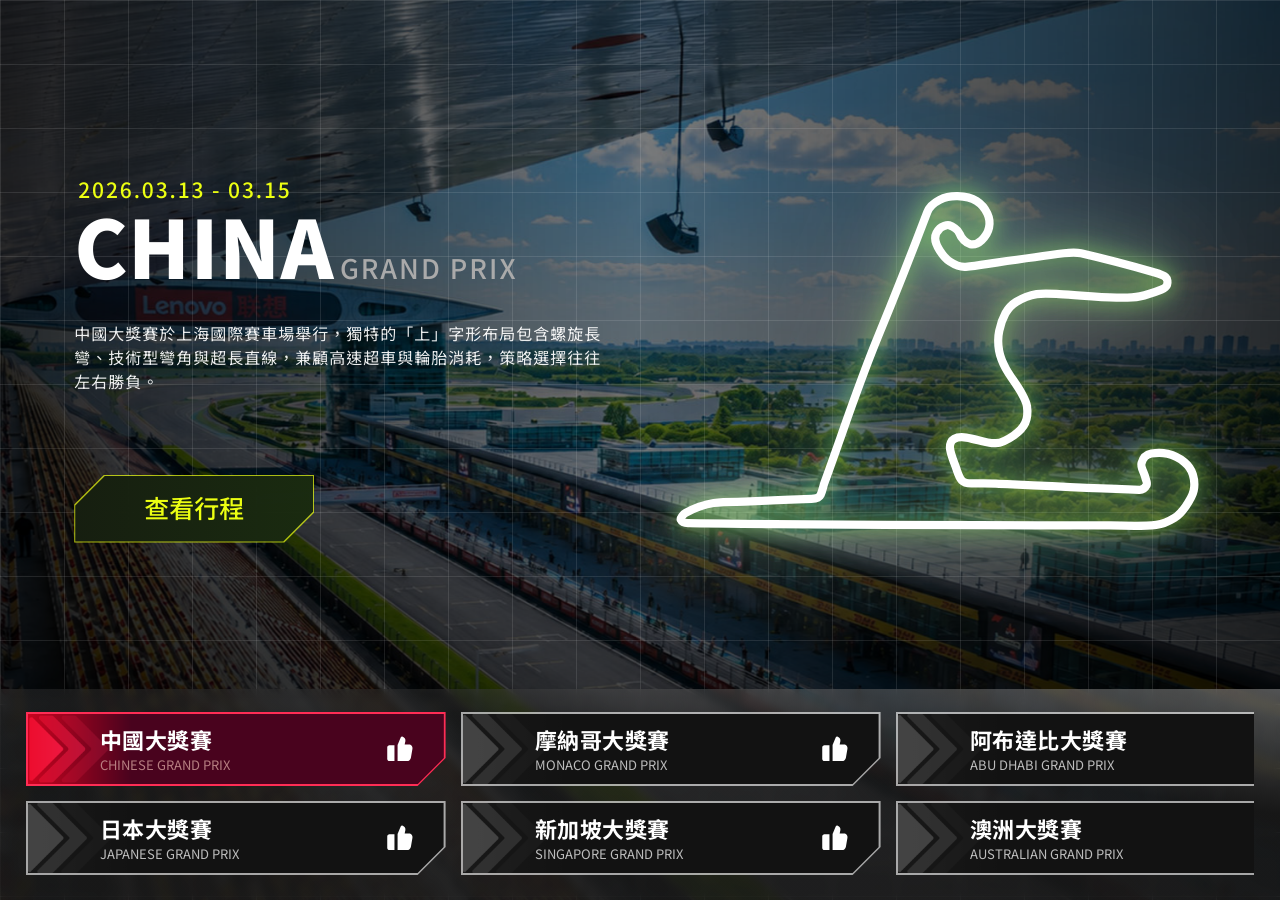
==== index.html @ eaf740ed "Add files via upload" ====
<!doctype html>
<html lang="zh-Hant">
<head>
  <meta charset="utf-8">
  <meta name="viewport" content="width=device-width, initial-scale=1">
  <title>Singapore Grand Prix</title>
  <meta name="description" content="F1 Grand Prix race landing page layout.">

  <link rel="preconnect" href="https://fonts.googleapis.com">
  <link rel="preconnect" href="https://fonts.gstatic.com" crossorigin>
  <link href="https://fonts.googleapis.com/css2?family=Noto+Sans+TC:wght@400;500;700;800;900&display=swap" rel="stylesheet">

  <link rel="stylesheet" href="css/base.css">
  <link rel="stylesheet" href="css/race-hero.css">
  <link rel="stylesheet" href="css/race-select.css">
</head>
<body>
  <main class="race-page">
    <section class="race-hero" data-race-hero aria-labelledby="raceHeroTitle">

      <!--頂部裝飾圖樣-->
      <div class="race-hero__top-deco" aria-hidden="true">
        <span class="race-hero__top-side race-hero__top-side--left"></span>
        <span class="race-hero__top-center"></span>
        <span class="race-hero__top-side race-hero__top-side--right"></span>
      </div>

      <div class="race-hero__bg" aria-hidden="true">
        <div class="race-hero__bg-layer" data-race-bg-current></div>
        <div class="race-hero__bg-layer" data-race-bg-next></div>
        <span class="race-hero__bg-sweep"></span>
      </div>
      <div class="race-hero__grid" aria-hidden="true"></div>
      
      <div class="race-hero__inner page-shell">
        <div class="race-hero__content">
          <p class="race-hero__date" data-race-date>2025.10.03 - 10.05</p>
          <div class="race-hero__title-row">
            <h1 class="race-hero__title" id="raceHeroTitle" data-race-title>SINGAPORE</h1>
            <p class="race-hero__subtitle" data-race-subtitle>GRAND PRIX</p>
          </div>
          <p class="race-hero__desc" data-race-desc>
            新加坡大獎賽是一級方程式賽車（F1）全球首個也是唯一的夜間街道賽。自2008年首辦以來，每年皆於市中心的濱海灣市街賽道 Marina Bay Street Circuit 舉行。結合了絢麗的城市夜景、高強度的賽車競技與頂級國際演唱會，使其成為F1賽曆中最具代表性、最像嘉年華的賽事之一。
          </p>
          <div class="race-hero__actions">
            <a class="race-hero__button" href="#" data-race-map-button>
              <span>查看地圖</span>
            </a>
            <a class="race-hero__button" href="#" data-race-itinerary-button>
              <span>查看行程</span>
            </a>
          </div>
        </div>

        <div class="race-hero__track" aria-hidden="true">
          <div class="race-hero__track-visual" data-track-visual>
            <img class="race-hero__track-img" data-race-track src="assets/track-singapore.svg" alt="">
          </div>
        </div>
      </div>
    </section>

    <!--清單-->
    <section class="race-select" data-race-select aria-labelledby="raceSelectTitle">
      <div class="race-select__top-deco" aria-hidden="true"></div>
      
      <div class="race-select__inner">
        <header class="race-select__head">
          <h2 class="race-select__title" id="raceSelectTitle">賽事清單</h2>
          <p class="race-select__label">RACE SELECT</p>
        </header>

        <div class="race-select__scroller" data-race-scroller tabindex="0" aria-label="賽事清單，可左右捲動">
          <div class="race-select__list" data-race-list></div>
        </div>
      </div>
    </section>
  </main>

  <script type="module" src="js/main.js"></script>
</body>
</html>
---- css/base.css ----
:root {
  --font-main: "Noto Sans TC", "Microsoft JhengHei", sans-serif;
  --color-acid: #ecff12;
  --color-red: #ff2d55;
  --color-dark: #050609;
  --color-ink: #303236;
  --color-line: rgba(255, 255, 255, 0.18);
  --page-max: 1760px;
  --shell-x: clamp(32px, 5.8vw, 112px);
}

* {
  box-sizing: border-box;
}

html {
  scroll-behavior: smooth;
}

body {
  margin: 0;
  font-family: var(--font-main);
  color: var(--color-ink);
  background: #f6f6f3;
  text-rendering: geometricPrecision;
}

img,
svg {
  display: block;
  max-width: 100%;
}

button,
a {
  font: inherit;
}

button {
  border: 0;
}

.page-shell {
  width: min(100%, var(--page-max));
  margin-inline: auto;
  padding-inline: var(--shell-x);
}

.race-page {
  min-height: 100vh;
  overflow-x: clip;
}

@media (max-width: 1200px) {
  :root {
    --shell-x: clamp(28px, 4.4vw, 64px);
  }
}

@media (max-width: 1024px) {
  :root {
    --shell-x: 36px;
  }
}

@media (max-width: 768px) {
  :root {
    --shell-x: 24px;
  }

  body {
    background: #f7f7f5;
  }
}
---- css/race-hero.css ----
.race-hero {
  --hero-bg-desktop: url("../assets/singapore-hero-pc.svg");
  --hero-bg-mobile: url("../assets/singapore-hero-mobile.svg");
  --track-tilt-x: 0deg;
  --track-tilt-y: 0deg;

  position: relative;
  min-height: 820px;
  height: 100dvh;
  color: #fff;
  background: var(--color-dark);
  overflow: hidden;
  isolation: isolate;
}

.race-hero__bg {
  position: absolute;
  inset: 0;
  z-index: -3;
  overflow: hidden;
  background-image: var(--hero-bg-desktop);
  background-repeat: no-repeat;
  background-position: center;
  background-size: cover;
  transform: scale(1.02);
  isolation: isolate;
}

/*
 * 舊版 HTML 仍使用 .race-hero__bg 本身顯示背景；新版 HTML 加入雙背景層後，
 * 由 current / next 兩層接手，才能在切換賽場時做無縫過場。
 */
.race-hero__bg:has(> .race-hero__bg-layer) {
  background-image: none;
  transform: none;
}

.race-hero__bg-layer {
  position: absolute;
  inset: 0;
  z-index: 0;
  background-repeat: no-repeat;
  background-position: center;
  background-size: cover;
  transform: scale(1.02);
  transform-origin: center;
  backface-visibility: hidden;
  will-change: clip-path, filter, opacity, transform;
}

.race-hero__bg-layer[data-race-bg-current] {
  background-image: var(--layer-bg-desktop, var(--hero-bg-desktop));
}

.race-hero__bg-layer[data-race-bg-next] {
  z-index: 1;
  opacity: 0;
  background-image: var(--layer-bg-desktop, none);
  clip-path: polygon(108% 0, 108% 0, 88% 100%, 88% 100%);
  pointer-events: none;
}

.race-hero__bg-sweep {
  position: absolute;
  z-index: 2;
  top: -15%;
  bottom: -15%;
  left: 0;
  width: 2px;
  opacity: 0;
  background: linear-gradient(
    180deg,
    transparent 0%,
    rgba(234, 255, 0, 0.18) 22%,
    rgba(255, 255, 255, 0.96) 50%,
    rgba(234, 255, 0, 0.18) 78%,
    transparent 100%
  );
  box-shadow:
    0 0 12px rgba(234, 255, 0, 0.72),
    0 0 32px rgba(234, 255, 0, 0.36);
  pointer-events: none;
  will-change: opacity, transform;
}

.race-hero__bg::after {
  content: "";
  position: absolute;
  inset: 0;
  z-index: 3;
  background:
    linear-gradient(90deg, rgba(0, 0, 0, 0.78) 0%, rgba(0, 0, 0, 0.38) 50%, rgba(0, 0, 0, 0.76) 100%),
    linear-gradient(180deg, rgba(0, 0, 0, 0.2) 0%, rgba(0, 0, 0, 0.24) 55%, rgba(0, 0, 0, 0.82) 100%);
  pointer-events: none;
}

.race-hero__top-deco {
  display: none;
}

.race-hero__bottom-deco {
  display: none;
}

.race-hero__grid {
  position: absolute;
  inset: 0;
  z-index: -2;
  background-image:
    linear-gradient(rgba(255, 255, 255, 0.15) 1px, transparent 1px),
    linear-gradient(90deg, rgba(255, 255, 255, 0.15) 1px, transparent 1px);
  background-size: 64px 64px;
  opacity: 0.68;
  mix-blend-mode: screen;
}

.race-hero__inner {
  position: relative;
  z-index: 2;
  display: grid;
  grid-template-columns: minmax(0px, 1fr) minmax(360px, 1fr);
  align-items: center;
  gap: clamp(32px, 4.5vw, 88px);
  height: calc(100% - 178px);
}

.race-hero__content {
  max-width: 760px;
}

.race-hero__date {
  margin: 0 0 0 0.25rem;
  font-size: 21px;
  font-weight: 500;
  line-height: 1;
  letter-spacing: 0.09em;
  color: var(--color-acid);
}

.race-hero__title-row {
  display: flex;
  align-items: baseline;
  gap: 6px;
  flex-wrap: wrap;
}

.race-hero__title {
  margin: 0;
  /*color: var(--color-acid);*/
  color: #fff;
  font-size: 80px;
  font-weight: 900;
  line-height: 1.1;
  letter-spacing: 0.5px;
}

.race-hero__subtitle {
  margin: 0;
  font-size: 27px;
  font-weight: 500;
  line-height: 1;
  letter-spacing: 2px;
  white-space: nowrap;
  color: #aaaaaa;
}

.race-hero__desc {
  max-width: 622px;
  margin: 2rem 0 0;
  font-size: 16px;
  font-weight: 400;
  line-height: 1.5;
  letter-spacing: 1px;
  color: rgba(255, 255, 255, 0.93);
}

.race-hero__actions {
  display: flex;
  align-items: stretch;
  flex-wrap: nowrap;
  gap: 35px;
  width: min(100%, 520px);
  margin-top: 82px;
}

.race-hero__button {
  --button-frame-color: rgba(236, 255, 18, 0.72);

  position: relative;
  display: inline-flex;
  flex: 0 1 240px;
  align-items: center;
  justify-content: center;
  min-width: 0;
  min-height: 68px;
  padding: 18px 42px;
  color: var(--color-acid);
  text-decoration: none;
  font-size: 25px;
  font-weight: 500;
  line-height: 1;
  background: var(--button-frame-color);
  border: 0;
  clip-path: polygon(30px 0, 100% 0, 100% calc(100% - 30px), calc(100% - 30px) 100%, 0 100%, 0 30px);
  isolation: isolate;
  transition: filter 180ms ease, transform 180ms ease;
}

.race-hero__button[hidden] {
  display: none;
}

.race-hero__button[aria-disabled="true"] {
  cursor: default;
}

.race-hero__button::before {
  content: "";
  position: absolute;
  inset: 1px;
  z-index: 0;
  background:
    linear-gradient(90deg, rgba(16, 24, 16, 0.96), rgba(20, 37, 16, 0.96));
  clip-path: inherit;
  pointer-events: none;
}

.race-hero__button span {
  position: relative;
  z-index: 2;
}

.race-hero__button:hover {
  --button-frame-color: rgba(236, 255, 18, 0.96);

  filter: brightness(1.18);
  transform: translateY(-2px);
}

.race-hero__track {
  display: flex;
  align-items: center;
  justify-content: center;
  min-width: 0;
  perspective: 760px;

  pointer-events: none;
  -webkit-user-select: none;
  user-select: none;
  -webkit-tap-highlight-color: transparent;
}

.race-hero__track-visual {
  width: min(43vw, 720px);
  transform: rotateX(var(--track-tilt-y)) rotateY(var(--track-tilt-x)) translateZ(0);
  transform-style: preserve-3d;
  transition: transform 180ms ease-out;
  will-change: transform;
}

.race-hero__track-img {
  width: 100%;
  -webkit-user-drag: none;
  user-select: none;
  filter:
    drop-shadow(0 0 10px rgba(160, 255, 100, 0.64))
    drop-shadow(0 0 24px rgba(160, 255, 155, 0.45))
    drop-shadow(0 0 52px rgba(255, 255, 255, 0.38));
}

/* PC：首次進場與切換賽場的背景過場 */
@media (min-width: 769px) {
  .race-hero.is-bg-preparing .race-hero__bg-layer[data-race-bg-current] {
    opacity: 0;
    clip-path: polygon(108% 0, 108% 0, 88% 100%, 88% 100%);
    filter: brightness(0.58) saturate(0.82);
    transform: scale(1.065);
  }

  .race-hero.is-bg-preparing .race-hero__content,
  .race-hero.is-bg-preparing .race-hero__track {
    opacity: 0;
  }

  .race-hero.is-bg-entering .race-hero__bg-layer[data-race-bg-current] {
    animation: race-hero-bg-enter 900ms cubic-bezier(0.65, 0, 0.2, 1) both;
  }

  .race-hero.is-bg-entering .race-hero__content {
    animation: race-hero-content-enter 560ms 180ms cubic-bezier(0.22, 1, 0.36, 1) both;
  }

  .race-hero.is-bg-entering .race-hero__track {
    animation: race-hero-track-enter 600ms 230ms ease-out both;
  }

  .race-hero.is-bg-switching .race-hero__bg-layer[data-race-bg-current] {
    animation: race-hero-bg-exit 760ms cubic-bezier(0.65, 0, 0.2, 1) both;
  }

  .race-hero.is-bg-switching .race-hero__bg-layer[data-race-bg-next] {
    animation: race-hero-bg-reveal 760ms cubic-bezier(0.65, 0, 0.2, 1) both;
  }

  .race-hero.is-bg-switching .race-hero__bg-sweep {
    animation: race-hero-bg-sweep 760ms cubic-bezier(0.65, 0, 0.2, 1) both;
  }

  .race-hero.is-content-switching .race-hero__content {
    animation: race-hero-content-swap 760ms ease both;
  }

  .race-hero.is-content-switching .race-hero__track-img {
    animation: race-hero-track-swap 760ms ease both;
  }
}

@keyframes race-hero-bg-enter {
  0% {
    opacity: 0;
    clip-path: polygon(108% 0, 108% 0, 88% 100%, 88% 100%);
    filter: brightness(0.58) saturate(0.82);
    transform: scale(1.065);
  }

  18% {
    opacity: 1;
  }

  100% {
    opacity: 1;
    clip-path: polygon(0 0, 100% 0, 100% 100%, -20% 100%);
    filter: brightness(1) saturate(1);
    transform: scale(1.02);
  }
}

@keyframes race-hero-bg-exit {
  0% {
    opacity: 1;
    filter: brightness(1) saturate(1);
    transform: scale(1.02);
  }

  100% {
    opacity: 0.52;
    filter: brightness(0.58) saturate(0.78);
    transform: scale(1.065);
  }
}

@keyframes race-hero-bg-reveal {
  0% {
    opacity: 1;
    clip-path: polygon(108% 0, 108% 0, 88% 100%, 88% 100%);
    filter: brightness(0.7) saturate(0.86);
    transform: scale(1.065);
  }

  100% {
    opacity: 1;
    clip-path: polygon(0 0, 100% 0, 100% 100%, -20% 100%);
    filter: brightness(1) saturate(1);
    transform: scale(1.02);
  }
}

@keyframes race-hero-bg-sweep {
  0% {
    opacity: 0;
    transform: translateX(calc(100vw + 18vh)) skewX(-11deg);
  }

  16% {
    opacity: 0.9;
  }

  78% {
    opacity: 0.62;
  }

  100% {
    opacity: 0;
    transform: translateX(-18vh) skewX(-11deg);
  }
}

@keyframes race-hero-content-enter {
  0% {
    opacity: 0;
    transform: translateY(12px);
  }

  100% {
    opacity: 1;
    transform: translateY(0);
  }
}

@keyframes race-hero-track-enter {
  0% {
    opacity: 0;
  }

  100% {
    opacity: 1;
  }
}

@keyframes race-hero-content-swap {
  0%,
  29% {
    opacity: 1;
    transform: translateY(0);
  }

  39% {
    opacity: 0;
    transform: translateY(8px);
  }

  49% {
    opacity: 0;
    transform: translateY(-8px);
  }

  68%,
  100% {
    opacity: 1;
    transform: translateY(0);
  }
}

@keyframes race-hero-track-swap {
  0%,
  29% {
    opacity: 1;
  }

  39%,
  49% {
    opacity: 0;
  }

  68%,
  100% {
    opacity: 1;
  }
}

@keyframes race-hero-mobile-bg-enter {
  0% {
    opacity: 0;
    filter: brightness(0.62) saturate(0.84);
    transform: scale(1.075);
  }

  22% {
    opacity: 1;
  }

  100% {
    opacity: 1;
    filter: brightness(1) saturate(1);
    transform: scale(1.02);
  }
}

@keyframes race-hero-mobile-bg-exit {
  0% {
    opacity: 1;
    filter: brightness(1) saturate(1);
    transform: scale(1.02);
  }

  100% {
    opacity: 0.46;
    filter: brightness(0.62) saturate(0.8);
    transform: scale(1.055);
  }
}

@keyframes race-hero-mobile-bg-reveal {
  0% {
    opacity: 1;
    clip-path: polygon(110% 0, 110% 0, 92% 100%, 92% 100%);
    filter: brightness(0.72) saturate(0.88);
    transform: scale(1.06);
  }

  100% {
    opacity: 1;
    clip-path: polygon(0 0, 100% 0, 100% 100%, -18% 100%);
    filter: brightness(1) saturate(1);
    transform: scale(1.02);
  }
}

@keyframes race-hero-mobile-bg-sweep {
  0% {
    opacity: 0;
    transform: translateX(calc(100vw + 14vh)) skewX(-9deg);
  }

  18% {
    opacity: 0.7;
  }

  76% {
    opacity: 0.42;
  }

  100% {
    opacity: 0;
    transform: translateX(-14vh) skewX(-9deg);
  }
}

@keyframes race-hero-mobile-content-enter {
  0% {
    opacity: 0;
    transform: translateY(8px);
  }

  100% {
    opacity: 1;
    transform: translateY(0);
  }
}

@keyframes race-hero-mobile-track-enter {
  0% {
    opacity: 0;
  }

  100% {
    opacity: 1;
  }
}

@keyframes race-hero-mobile-content-swap {
  0%,
  30% {
    opacity: 1;
    transform: translateY(0);
  }

  39% {
    opacity: 0;
    transform: translateY(6px);
  }

  50% {
    opacity: 0;
    transform: translateY(-6px);
  }

  68%,
  100% {
    opacity: 1;
    transform: translateY(0);
  }
}

@keyframes race-hero-mobile-track-swap {
  0%,
  30% {
    opacity: 1;
  }

  39%,
  50% {
    opacity: 0;
  }

  68%,
  100% {
    opacity: 1;
  }
}

@media (max-width: 1200px) {
  .race-hero {
    min-height: 780px;
  }

  .race-hero__inner {
    grid-template-columns: minmax(0, 0.95fr) minmax(360px, 0.85fr);
  }

  .race-hero__actions {
    margin-top: 62px;
  }
}

@media (max-width: 1024px) {
  .race-hero__inner {
    grid-template-columns: 1fr 1fr;
    align-content: center;
    gap: 20px;
  }

  .race-hero__content {
    max-width: 760px;
  }

  .race-hero__button {
    padding-inline: clamp(14px, 3vw, 28px);
    font-size: clamp(20px, 2.6vw, 27px);
  }

  .race-hero__track {
    width: min(42vw, 380px);
  }

  .race-hero__track-visual {
    width: 100%;
  }
}

@media (max-width: 768px) {
  .race-hero {
    min-height: 720px;
    --hero-deco-color: #eaff00;
    --hero-deco-height: 38px;
    --hero-deco-bar-height: 12px;
    --hero-deco-center-width: 140px;
    --hero-deco-side-cut: 20px;

    position: sticky;
    top: 0;
    z-index: 1;
    height: 100dvh;
    min-height: 100dvh;
  }

  .race-hero__bg {
    background-image: var(--hero-bg-mobile);
    background-position: center top;
  }

  .race-hero__bg-layer {
    background-position: center top;
  }

  .race-hero__bg-layer[data-race-bg-current] {
    background-image: var(--layer-bg-mobile, var(--hero-bg-mobile));
  }

  .race-hero__bg-layer[data-race-bg-next] {
    background-image: var(--layer-bg-mobile, none);
  }

  .race-hero__bg-sweep {
    width: 1px;
    box-shadow:
      0 0 8px rgba(234, 255, 0, 0.58),
      0 0 18px rgba(234, 255, 0, 0.24);
  }

  /* Mobile：首次進場使用淡入縮放，避免整個 Hero 位移。 */
  .race-hero.is-bg-preparing .race-hero__bg-layer[data-race-bg-current] {
    opacity: 0;
    filter: brightness(0.62) saturate(0.84);
    transform: scale(1.075);
  }

  .race-hero.is-bg-preparing .race-hero__content,
  .race-hero.is-bg-preparing .race-hero__track {
    opacity: 0;
  }

  /* 首次進場 */
  .race-hero.is-bg-entering .race-hero__bg-layer[data-race-bg-current] {
    animation: race-hero-mobile-bg-enter 700ms cubic-bezier(0.4, 0, 0.2, 1) both;
  }

  /* 內容進場 */
  .race-hero.is-bg-entering .race-hero__content {
    animation: race-hero-mobile-content-enter 520ms 110ms cubic-bezier(0.22, 1, 0.36, 1) both;
  }

  /* 賽道圖進場 */
  .race-hero.is-bg-entering .race-hero__track {
    animation: race-hero-mobile-track-enter 540ms 130ms ease-out both;
  }

  /* Mobile：切換時由右往左斜切，總長度與 JS 的 750ms 對齊。 */
  .race-hero.is-bg-switching .race-hero__bg-layer[data-race-bg-current] {
    animation: race-hero-mobile-bg-exit 750ms cubic-bezier(0.4, 0, 0.2, 1) both;
  }

  .race-hero.is-bg-switching .race-hero__bg-layer[data-race-bg-next] {
    animation: race-hero-mobile-bg-reveal 750ms cubic-bezier(0.4, 0, 0.2, 1) both;
  }

  .race-hero.is-bg-switching .race-hero__bg-sweep {
    animation: race-hero-mobile-bg-sweep 750ms cubic-bezier(0.4, 0, 0.2, 1) both;
  }

  .race-hero.is-content-switching .race-hero__content {
    animation: race-hero-mobile-content-swap 750ms ease both;
  }

  .race-hero.is-content-switching .race-hero__track-img {
    animation: race-hero-mobile-track-swap 750ms ease both;
  }

  .race-hero__bg::after {
    background:
      linear-gradient(180deg, rgba(0, 0, 0, 0.38) 0%, rgba(0, 0, 0, 0.62) 36%, rgba(0, 0, 0, 0.62) 100%),
      linear-gradient(90deg, rgba(0, 0, 0, 0.42), rgba(0, 0, 0, 0.36));
  }

  .race-hero__top-deco {
    --cut: 6px;

    position: absolute;
    z-index: 4;
    top: 0;
    left: 0;
    width: 100%;
    height: var(--hero-deco-height);
    display: flex;
    align-items: flex-start;
    pointer-events: none;
    gap: 32px;
  }

  .race-hero__top-side {
    position: relative;
    flex: 1 1 auto;
    min-width: 0;
    height: var(--hero-deco-bar-height);
    background: var(--hero-deco-color);
  }

  .race-hero__top-side--left {
    clip-path: polygon(
      0 0,
      100% 0,
      calc(100% - var(--cut)) var(--cut),
      calc(50% + var(--cut)) var(--cut),
      50% 100%,
      0 100%
    );
  }

  .race-hero__top-side--right {
    clip-path: polygon(
      0 0,
      100% 0,
      100% 100%,
      50% 100%,
      calc(50% - var(--cut)) var(--cut),
      var(--cut) var(--cut)
    );
  }

  .race-hero__top-center {
    flex: 0 0 var(--hero-deco-center-width);
    aspect-ratio: 420 / 70;
    width: var(--hero-deco-center-width);
    height: auto;
    background: url("../assets/deco_mob-top.svg") center top / 100% 100% no-repeat;
  }

  .race-hero__grid {
    background-size: 47px 47px;
    opacity: 0.72;
  }

  .race-hero__inner {
    display: flex;
    align-items: center;
    justify-content: center;
    height: 100%;
    padding: 3.5dvh 0 10dvh;
    flex-direction: column;
    gap: 10px;
   
  }

  .race-hero__content {
    display: flex;
    flex-direction: column;
    align-items: center;
    max-width: 100%;
    text-align: center;
  }

  .race-hero__date {
    margin: 0.5rem 0;
    font-size: clamp(12px, 5vw, 21px);
    font-weight: normal;
    letter-spacing: 0.5px;
  }

  .race-hero__title-row {
    display: block;
  }

  .race-hero__title {
    font-size: clamp(36px, 15vw, 80px);
    line-height: 1.1;
  }

  .race-hero__subtitle {
    margin-top: 6px;
    font-size: clamp(14px, 7vw, 27px);
    letter-spacing: 4px;
  }

  .race-hero__desc {
    max-width: 85%;
    margin-top: 36px;
    font-size: 14px;
    line-height: 1.7;
    text-align: left;
  }

  .race-hero__actions {
    width: min(90%, 440px);
    margin-top: 60px;
    flex-wrap: nowrap;
    gap: 35px;
    flex-direction: column;
    align-items: center;
    padding: 0px 10px;
  }

  .race-hero__button {
    flex: 1 1 0;
    min-width: 0;
    min-height: 66px;
    padding: 16px 12px;
    font-size: 21px;
    width: 100%;
  }

  .race-hero__track {
    display: none;
    position: relative;
    right: auto;
    bottom: auto;
    width: 60vw;
  }
}

@media (prefers-reduced-motion: reduce) {
  .race-hero__track-visual,
  .race-hero__button {
    transition: none;
  }

  .race-hero.is-bg-preparing .race-hero__bg-layer[data-race-bg-current],
  .race-hero.is-bg-entering .race-hero__bg-layer[data-race-bg-current],
  .race-hero.is-bg-switching .race-hero__bg-layer[data-race-bg-current],
  .race-hero.is-bg-switching .race-hero__bg-layer[data-race-bg-next],
  .race-hero.is-bg-preparing .race-hero__content,
  .race-hero.is-bg-preparing .race-hero__track,
  .race-hero.is-bg-entering .race-hero__content,
  .race-hero.is-bg-entering .race-hero__track,
  .race-hero.is-content-switching .race-hero__content,
  .race-hero.is-content-switching .race-hero__track-img {
    animation: none;
  }

  .race-hero.is-bg-preparing .race-hero__bg-layer[data-race-bg-current],
  .race-hero.is-bg-entering .race-hero__bg-layer[data-race-bg-current],
  .race-hero.is-bg-switching .race-hero__bg-layer[data-race-bg-current],
  .race-hero.is-bg-switching .race-hero__bg-layer[data-race-bg-next] {
    opacity: 1;
    clip-path: polygon(0 0, 100% 0, 100% 100%, 0 100%);
    filter: none;
    transform: scale(1.02);
  }

  .race-hero.is-bg-preparing .race-hero__content,
  .race-hero.is-bg-preparing .race-hero__track,
  .race-hero.is-content-switching .race-hero__content,
  .race-hero.is-content-switching .race-hero__track-img {
    opacity: 1;
    transform: none;
  }

  .race-hero__bg-sweep {
    display: none;
  }
}
---- css/race-select.css ----
.race-select {
  position: fixed;
  z-index: 6;
  bottom: 0;
  width: 100dvw;
  color: #fff;
  background:linear-gradient(8deg, rgb(45 45 45 / 50%) 68%, rgb(161 161 161 / 50%));
  backdrop-filter: blur(4px);
}

.race-select,
.race-select * {
  box-sizing: border-box;
}

.race-select__top-deco {
  display: none;
}

.race-select__inner {
  width: 96%;
  margin: 15px auto;
}

.race-select__head {
  display: none;
  align-items: center;
  justify-content: space-between;
  gap: 20px;
  margin-bottom: 10px;
}

.race-select__title,
.race-select__label {
  display: block;
  visibility: visible;
  opacity: 1;
}

.race-select__title {
  margin: 0;
  color: #fff;
  font-size: clamp(24px, 2.5vw, 32px);
  font-weight: 900;
  line-height: 1;
  white-space: nowrap;
}

.race-select__label {
  margin: 0;
  color: var(--race-card-red, var(--color-red, #ff2d55));
  font-size: clamp(16px, 2vw, 22px);
  font-weight: 900;
  line-height: 1;
  letter-spacing: 0.08em;
  white-space: nowrap;
}

.race-select__scroller {
  overflow-x: auto;
  overflow-y: hidden;
  scrollbar-width: thin;
  scrollbar-color: rgba(255, 255, 255, 0.34) transparent;
  outline: none;
  overscroll-behavior-x: contain;
}

.race-select__scroller::-webkit-scrollbar {
  height: 8px;
}

.race-select__scroller::-webkit-scrollbar-track {
  background: transparent;
}

.race-select__scroller::-webkit-scrollbar-thumb {
  background: rgba(255, 255, 255, 0.34);
}

.race-select__list {
  --race-card-gap: 15px;

  display: grid;
  grid-auto-flow: column;
  grid-template-rows: repeat(2, 1fr);
  grid-auto-columns: min(calc((100% - (var(--race-card-gap) * 1)) / 3), 420px);
  gap: var(--race-card-gap);
  min-width: max-content;
  padding: 8px 0 10px;
}

.race-card {
  --card-cut: 28px;
  --card-border: 2px;
  --card-inner-cut: calc(var(--card-cut) - var(--card-border));
  --race-card-red: var(--color-red, #ff2d55);
  --frame-color: rgba(255, 255, 255, 0.62);
  --surface-color: rgb(18 18 18);
  --surface-glow: rgba(255, 255, 255, 0);
  --mark-opacity: 0.42;
  --mark-bg: rgba(255, 255, 255, 0.05);
  --mark-image: url("../assets/cardbg.png");

  position: relative;
  min-width: 0;
  height: 74px;
  padding: 0;
  border: 0;
  color: #fff;
  background: transparent;
  appearance: none;
  font: inherit;
  text-align: left;
  cursor: pointer;
  isolation: isolate;
  -webkit-tap-highlight-color: transparent;
  transition: transform 180ms ease;
}

/* 外框層：用 polygon 畫出完整斜角外框，避免 border 被 clip-path 切掉。 */
.race-card::before {
  content: "";
  position: absolute;
  inset: 0;
  z-index: 0;
  background: var(--frame-color);
  clip-path: polygon(
    0 0,
    100% 0,
    100% calc(100% - var(--card-cut)),
    calc(100% - var(--card-cut)) 100%,
    0 100%
  );
}

/* 內底層：比外框內縮，形成沿斜角連續的邊框。 */
.race-card::after {
  content: "";
  position: absolute;
  inset: var(--card-border);
  z-index: 0;
  background:
    linear-gradient(270deg, var(--surface-glow), transparent 58%),
    var(--surface-color);
  clip-path: polygon(
    0 0,
    100% 0,
    100% calc(100% - var(--card-inner-cut)),
    calc(100% - var(--card-inner-cut)) 100%,
    0 100%
  );
}

/* 左側箭頭圖層：只作為背景裝飾，不參與資訊排版。 */
.race-card__mark {
  position: absolute;
  left: var(--card-border);
  top: var(--card-border);
  bottom: var(--card-border);
  z-index: 1;
  width: 132px;
  overflow: hidden;
  background:
    linear-gradient(90deg, var(--mark-bg), transparent 78%),
    var(--mark-image) left center / auto 100% no-repeat;
  opacity: var(--mark-opacity);
  mix-blend-mode: screen;
  pointer-events: none;
}

/* 資訊層：標題、英文、熱門圖示、日期獨立排版。 */
.race-card__content {
  position: relative;
  z-index: 2;
  display: grid;
  grid-template-columns: minmax(0, 1fr) auto auto;
  align-items: center;
  height: 100%;
  padding: 0px 18px 0 74px;
  column-gap: 12px;
}

.race-card__title-row {
  display: grid;
  gap: 6px;
  min-width: 0;
}

.race-card__date {
  display: none;
  justify-self: end;
  visibility: visible;
  color: rgba(255, 255, 255, 0.82);
  font-size: clamp(18px, 1.14vw, 24px);
  font-weight: 800;
  line-height: 1;
  letter-spacing: 0.04em;
  white-space: nowrap;
}

.race-card__title {
  overflow: hidden;
  font-size: 22px;
  font-weight: 700;
  line-height: 1.1;
  letter-spacing: 0.5px;
  text-overflow: ellipsis;
  white-space: nowrap;
}

.race-card__en {
  overflow: hidden;
  color: rgba(255, 255, 255, 0.72);
  font-size: 13px;
  line-height: 1;
  text-overflow: ellipsis;
  text-transform: uppercase;
  white-space: nowrap;
}

.race-card__popular {
  display: grid;
  place-items: center;
  width: 34px;
  height: 34px;
  pointer-events: none;
}

.race-card__popular:empty {
  display: none;
}

.race-card__like {
  display: block;
  width: 34px;
  height: 34px;
  color: #fff;
}

.race-card.is-active {
  --frame-color: var(--race-card-red);
  --surface-color: #49031e;
  --surface-glow: #49031e;
  --mark-opacity: 0.9;
  --mark-bg: rgb(255 0 0 / 78%);
  --mark-image: url("../assets/cardbg-act.png");
}

.race-card.is-active .race-card__en,
.race-card.is-active .race-card__date {
  color: rgb(194 140 140 / 90%);
}

@media (hover: hover) and (pointer: fine) {
  .race-card:hover {
    --frame-color: rgba(255, 255, 255, 0.9);
    --surface-glow: rgba(255, 255, 255, 0.14);
    --mark-opacity: 0.62;
  }

  .race-card.is-active:hover {
    --frame-color: var(--race-card-red);
    --surface-glow: rgb(162 0 23 / 33%);
    --mark-opacity: 0.95;
  }
}

@media (max-width: 1200px) {

  .race-card__mark {
    width: 116px;
  }
}

@media (max-width: 1024px) {

}

@media (max-width: 768px) {
  .race-card__content {
    display: grid;
    grid-template-columns: 1fr auto;
    align-items: center;
    padding: 0 22px 0 118px;
  }
  .race-card__title{
    font-size: 18px;
  }

  .race-card__title-row {
    gap: 4px;
  }

  .race-card__en {
    display: block;
    margin-top: 2px;
    color: rgba(52, 54, 58, 0.68);
    font-size: 12px;
    white-space: normal;
  }

  .race-card__date {
    color: rgba(52, 54, 58, 0.62);
    font-size: clamp(16px, 4.2vw, 22px);
    white-space: nowrap;
  }
}

@media (max-width: 768px) {
  .race-select {
    position: relative;
    z-index: 5;
    bottom: auto;
    width: 100%;
    height: 52dvh;
    min-height: 0;
    color: var(--color-ink, #34363a);
    background:
      linear-gradient(rgba(56, 58, 60, 0.05) 1px, transparent 1px),
      linear-gradient(90deg, rgba(56, 58, 60, 0.05) 1px, transparent 1px),
      #f5f5f5;
    background-size: 32px 32px, 32px 32px, auto;
    backdrop-filter: none;
  }

  .race-select__top-deco {
    position: absolute;
    display: block;
    z-index: 4;
    left: 0;
    top: -39px;
    width: 100%;
    height: 40px;
    pointer-events: none;
    filter: drop-shadow(0px -6px 3px #111111bd);
  }

  .race-select__top-deco::before {
    content: "";
    position: absolute;
    inset: 0;
    z-index: 2;
    background: #f5f5f5;
    clip-path: polygon(
      0 0,
      35px 0,
      65px 30px,
      calc(100% - 65px) 30px,
      calc(100% - 35px) 0,
      100% 0,
      100% 100%,
      0 100%
    );
  }

  .race-select__top-deco::after {
    content: "";
    position: absolute;
    left: 10px;
    right: 10px;
    top: 12px;
    z-index: 1;
    height: 24px;
    background: #eaff00;
    clip-path: polygon(
      0 0,
      22% 0,
      calc(22% + 10px) 10px,
      calc(78% - 10px) 10px,
      78% 0,
      100% 0,
      100% 100%,
      0 100%
    );
  }

  .race-select__inner {
    width: min(92%, 720px);
    height: 100%;
    margin: 0 auto;
    padding-top: 18px;
    display: flex;
    flex-direction: column;
  }

  .race-select__head {
    display: flex;
    flex: 0 0 auto;
  }

  .race-select__scroller {
    flex: 1 1 auto;
    min-height: 0;
    overflow-x: hidden;
    overflow-y: auto;
    padding-right: 2px;
  }

  .race-select__title {
    position: relative;
    margin: 0;
    padding-left: 12px;
    color: #34363a;
    font-size: 24px;
    font-weight: 700;
    line-height: 1;
  }

  .race-select__title::before {
    content: "";
    position: absolute;
    top: 4px;
    bottom: 2px;
    left: 0;
    width: 6px;
    background: #34363a;
  }

  .race-select__label {
    margin: 0;
    color: var(--race-card-red, var(--color-red, #ff2d55));
    font-size: 16px;
    font-weight: 700;
    letter-spacing: 0px;
  }

  .race-select__list {
    display: grid;
    grid-auto-flow: row;
    grid-template-rows: none;
    grid-auto-columns: auto;
    gap: 12px;
    min-width: 0;
    padding: 0 0 24px;
  }

  .race-card {
    --card-cut: 22px;
    --frame-color: rgba(49, 51, 54, 0.14);
    --surface-color: rgba(255, 255, 255, 0.86);
    --surface-glow: rgba(255, 255, 255, 0);
    --mark-opacity: 0.35;
    --mark-bg: rgba(49, 51, 54, 0.08);

    height: 64px;
    color: #34363a;
    box-shadow: 0 1px 0 rgba(0, 0, 0, 0.03);
  }

  .race-card.is-active {
    --frame-color: var(--race-card-red);
    --surface-color: rgba(255, 255, 255, 0.9);
    --surface-glow: rgb(255 228 234);
    --mark-opacity: 0.82;
    --mark-bg: rgb(255 255 255 / 0%);

    transform: translateY(2px);
    color: #383838;
  }

  .race-card__mark {
    width: 96px;
    mix-blend-mode: normal;
  }

  .race-card__content {
    grid-template-columns: minmax(0, 1fr) auto;
    column-gap: 5px;
    padding: 0 18px 0 76px;
  }

  .race-card__title-row {
    display: block;
  }

  .race-card__like {
    width: 30px;
    height: 30px;
    color: var(--race-card-red);
  }

  .race-card__date {
    color: rgba(52, 54, 58, 0.62);
    font-size: clamp(16px, 4.2vw, 22px);
  }

  .race-card.is-active .race-card__en,
  .race-card.is-active .race-card__date {
    color: #6d6d6d;
  }
}

@media (max-width: 430px) {
  .race-card__mark {
    width: 78px;
  }

  .race-card__content {
    padding-right: 18px;
    padding-left: 66px;
  }

  .race-card__date {
    display: none;
  }
}
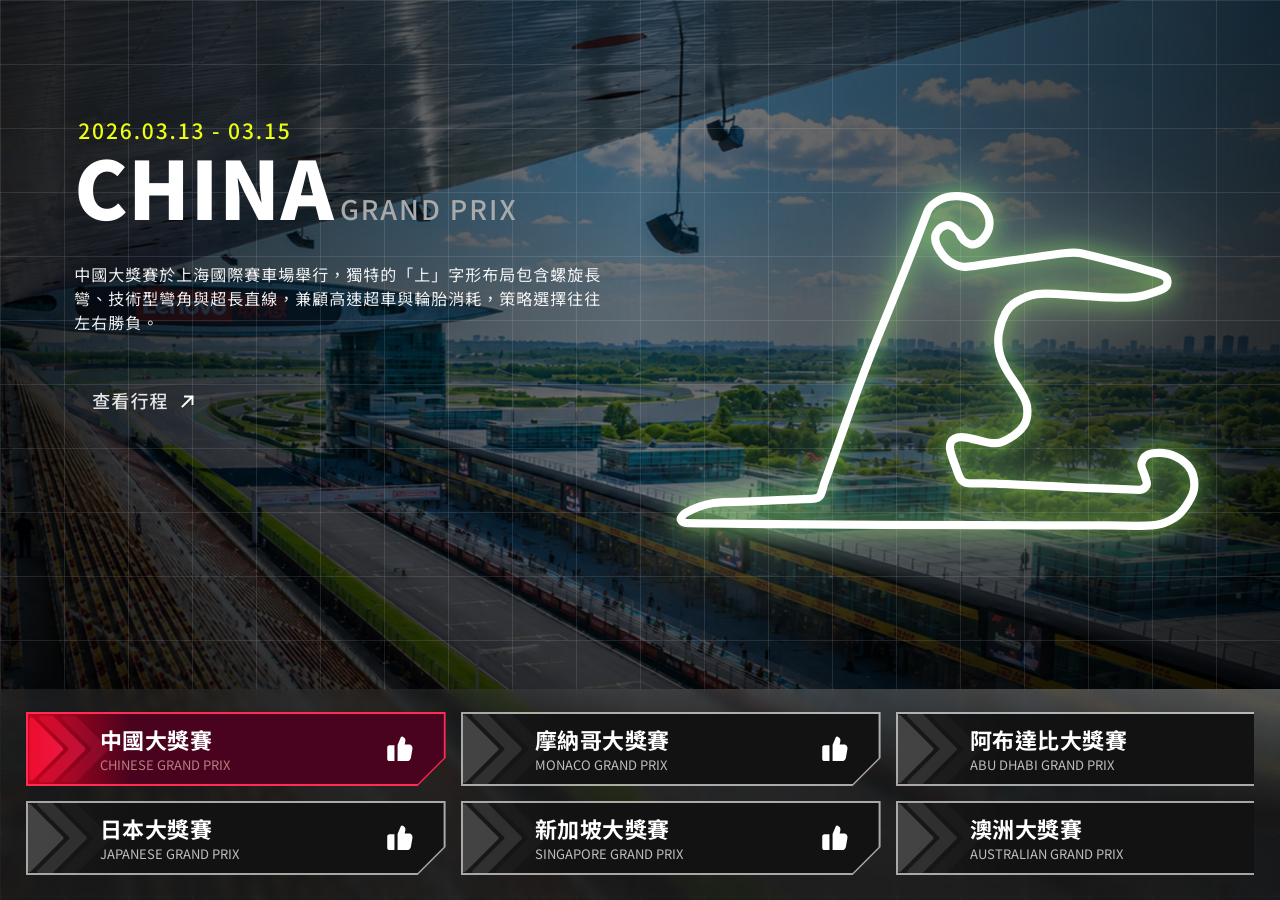
==== commit ae2f2fa1: "Add files via upload" ====
--- a/index.html
+++ b/index.html
@@ -15,6 +15,16 @@
   <link rel="stylesheet" href="css/race-select.css">
 </head>
 <body>
+  <svg class="race-icon-sprite" aria-hidden="true">
+    <symbol id="icon-external-link" viewBox="0 0 20 20">
+      <path d="M6 14 14 6M8 6h6v6"></path>
+    </symbol>
+
+    <symbol id="icon-arrow-right" viewBox="0 0 20 20">
+      <path d="M4 10h11M11 6l4 4-4 4"></path>
+    </symbol>
+  </svg>
+
   <main class="race-page">
     <section class="race-hero" data-race-hero aria-labelledby="raceHeroTitle">
 
@@ -42,14 +52,42 @@
           <p class="race-hero__desc" data-race-desc>
             新加坡大獎賽是一級方程式賽車（F1）全球首個也是唯一的夜間街道賽。自2008年首辦以來，每年皆於市中心的濱海灣市街賽道 Marina Bay Street Circuit 舉行。結合了絢麗的城市夜景、高強度的賽車競技與頂級國際演唱會，使其成為F1賽曆中最具代表性、最像嘉年華的賽事之一。
           </p>
-          <div class="race-hero__actions">
-            <a class="race-hero__button" href="#" data-race-map-button>
+
+          <section class="race-hero__hospitality" data-race-hospitality hidden aria-label="包廂體驗">
+            <div class="race-hero__hospitality-card">
+              <div class="race-hero__hospitality-media" data-race-hospitality-media>
+                <img class="race-hero__hospitality-image" data-race-hospitality-image src="" alt="">
+              </div>
+
+              <div class="race-hero__hospitality-content">
+                <p class="race-hero__hospitality-eyebrow" data-race-hospitality-eyebrow></p>
+                <strong class="race-hero__hospitality-title" data-race-hospitality-title></strong>
+                <p class="race-hero__hospitality-desc" data-race-hospitality-desc></p>
+
+                <a class="race-hero__hospitality-cta" href="#" data-race-hospitality-link>
+                  <span data-race-hospitality-cta>探索方案</span>
+                  <svg class="race-hero__external-icon" aria-hidden="true">
+                    <use href="#icon-arrow-right"></use>
+                  </svg>
+                </a>
+              </div>
+            </div>
+          </section>
+
+          <nav class="race-hero__actions" data-race-actions aria-label="賽事相關連結">
+            <a class="race-hero__action-link" href="#" data-race-map-button>
               <span>查看地圖</span>
+              <svg class="race-hero__external-icon" aria-hidden="true">
+                <use href="#icon-external-link"></use>
+              </svg>
             </a>
-            <a class="race-hero__button" href="#" data-race-itinerary-button>
+            <a class="race-hero__action-link" href="#" data-race-itinerary-button>
               <span>查看行程</span>
+              <svg class="race-hero__external-icon" aria-hidden="true">
+                <use href="#icon-external-link"></use>
+              </svg>
             </a>
-          </div>
+          </nav>
         </div>
 
         <div class="race-hero__track" aria-hidden="true">
--- a/css/race-hero.css
+++ b/css/race-hero.css
@@ -3,6 +3,10 @@
   --hero-bg-mobile: url("../assets/singapore-hero-mobile.svg");
   --track-tilt-x: 0deg;
   --track-tilt-y: 0deg;
+  --hospitality-gold: #aa9139;
+  --hospitality-gold-bright: #d4c35d;
+  --hospitality-surface: rgba(8, 9, 8, 0.97);
+  --hospitality-cta: rgb(75 134 39 / 0%);
 
   position: relative;
   min-height: 820px;
@@ -11,6 +15,13 @@
   background: var(--color-dark);
   overflow: hidden;
   isolation: isolate;
+}
+
+.race-icon-sprite {
+  position: absolute;
+  width: 0;
+  height: 0;
+  overflow: hidden;
 }
 
 .race-hero__bg {
@@ -125,6 +136,7 @@
 }
 
 .race-hero__content {
+  min-height: 480px;
   max-width: 760px;
 }
 
@@ -174,67 +186,244 @@
   color: rgba(255, 255, 255, 0.93);
 }
 
-.race-hero__actions {
-  display: flex;
-  align-items: stretch;
-  flex-wrap: nowrap;
-  gap: 35px;
-  width: min(100%, 520px);
-  margin-top: 82px;
-}
-
-.race-hero__button {
-  --button-frame-color: rgba(236, 255, 18, 0.72);
+.race-hero__hospitality {
+  width: min(100%, 620px);
+  margin-top: 28px;
+}
+
+.race-hero__hospitality[hidden],
+.race-hero__hospitality-media[hidden] {
+  display: none;
+}
+
+.race-hero__hospitality-card {
+  --card-cut: 15px;
 
   position: relative;
-  display: inline-flex;
-  flex: 0 1 240px;
-  align-items: center;
-  justify-content: center;
-  min-width: 0;
-  min-height: 68px;
-  padding: 18px 42px;
-  color: var(--color-acid);
-  text-decoration: none;
-  font-size: 25px;
-  font-weight: 500;
-  line-height: 1;
-  background: var(--button-frame-color);
-  border: 0;
-  clip-path: polygon(30px 0, 100% 0, 100% calc(100% - 30px), calc(100% - 30px) 100%, 0 100%, 0 30px);
+  display: grid;
+  grid-template-columns: minmax(220px, 0.51fr) minmax(0, 0.49fr);
+  aspect-ratio: 2.8 / 1;
+  padding: 1px;
+  overflow: hidden;
+  background:var(--hospitality-gold-bright);
+  clip-path: polygon(
+    var(--card-cut) 0,
+    100% 0,
+    100% calc(100% - var(--card-cut)),
+    calc(100% - var(--card-cut)) 100%,
+    0 100%,
+    0 var(--card-cut)
+  );
   isolation: isolate;
-  transition: filter 180ms ease, transform 180ms ease;
-}
-
-.race-hero__button[hidden] {
-  display: none;
-}
-
-.race-hero__button[aria-disabled="true"] {
-  cursor: default;
-}
-
-.race-hero__button::before {
+}
+
+.race-hero__hospitality-card::before {
   content: "";
   position: absolute;
   inset: 1px;
   z-index: 0;
   background:
-    linear-gradient(90deg, rgba(16, 24, 16, 0.96), rgba(20, 37, 16, 0.96));
+    linear-gradient(108deg, rgba(20, 19, 12, 0.92), var(--hospitality-surface) 58%);
   clip-path: inherit;
   pointer-events: none;
 }
 
-.race-hero__button span {
+.race-hero__hospitality-media,
+.race-hero__hospitality-content {
   position: relative;
-  z-index: 2;
-}
-
-.race-hero__button:hover {
-  --button-frame-color: rgba(236, 255, 18, 0.96);
-
-  filter: brightness(1.18);
-  transform: translateY(-2px);
+  z-index: 1;
+  min-width: 0;
+}
+
+.race-hero__hospitality-media {
+  overflow: hidden;
+  clip-path: polygon(
+    calc(var(--card-cut) - 1px) 0,
+    100% 0,
+    100% 100%,
+    0 100%,
+    0 calc(var(--card-cut) - 1px)
+  );
+  height: 99%;
+  margin-top: 1.5px;
+}
+
+.race-hero__hospitality-media::after {
+  content: "";
+  position: absolute;
+  inset: 0;
+  background:
+    linear-gradient(90deg, transparent 68%, rgba(6, 7, 6, 0.5) 100%),
+    linear-gradient(180deg, transparent 58%, rgba(0, 0, 0, 0.34) 100%);
+  pointer-events: none;
+}
+
+.race-hero__hospitality-image {
+  width: 100%;
+  height: 100%;
+  object-fit: cover;
+  object-position: center;
+}
+
+.race-hero__hospitality-content {
+  display: flex;
+  flex-direction: column;
+  justify-content: center;
+  padding: 6px 14px 6px 14px;
+}
+
+.race-hero__hospitality-eyebrow,
+.race-hero__hospitality-title,
+.race-hero__hospitality-desc {
+  margin: 0;
+}
+
+.race-hero__hospitality-eyebrow {
+  color: var(--hospitality-gold-bright);
+  font-size: 10px;
+  font-weight: 700;
+  line-height: 1.2;
+  letter-spacing: 0.11em;
+}
+
+.race-hero__hospitality-title {
+  margin-top: 4px;
+  color: #f5f2e7;
+  font-size: 21px;
+  font-weight: 500;
+  line-height: 1.2;
+  letter-spacing: 0.04em;
+}
+
+.race-hero__hospitality-desc {
+  margin-top: 8px;
+  color: rgba(255, 255, 255, 0.66);
+  font-size: 10px;
+  font-weight: lighter;
+  line-height: 1.4;
+  letter-spacing: 0.04em;
+}
+
+.race-hero__hospitality-desc[hidden] {
+  display: none;
+}
+
+.race-hero__hospitality-cta {
+  display: inline-flex;
+  align-self: flex-start;
+  align-items: center;
+  justify-content: center;
+  gap: 8px;
+  min-height: 34px;
+  margin-top: 15px;
+  padding: 9px 15px;
+  color: #ffffff;
+  text-decoration: none;
+  font-size: 16px;
+  font-weight: 400;
+  line-height: 1.3;
+  background: var(--hospitality-cta);
+  border: 1px solid rgb(200 200 200 / 25%);
+  transition:
+    border-color 180ms ease,
+    color 180ms ease,
+    transform 180ms ease;
+}
+
+.race-hero__hospitality-cta[hidden] {
+  display: none;
+}
+
+.race-hero__external-icon {
+  flex: 0 0 auto;
+  width: 29px;
+  height: 25px;
+  color: #fff;
+  fill: none;
+  stroke: currentColor;
+  stroke-width: 1.5;
+  stroke-linecap: square;
+  stroke-linejoin: miter;
+}
+
+.race-hero__actions {
+  display: flex;
+  align-items: center;
+  flex-wrap: nowrap;
+  width: max-content;
+  max-width: 100%;
+  margin-top: 14px;
+}
+
+.race-hero__actions[hidden] {
+  display: none;
+}
+
+.race-hero__hospitality[hidden] + .race-hero__actions {
+  margin-top: 42px;
+}
+
+.race-hero__action-link {
+  position: relative;
+  display: inline-flex;
+  align-items: center;
+  justify-content: center;
+  gap: 4px;
+  min-height: 34px;
+  margin: 7px 18px;
+  color: rgba(255, 255, 255, 0.88);
+  text-decoration: none;
+  font-size: 18px;
+  font-weight: 500;
+  line-height: 2;
+  letter-spacing: 0.06em;
+  transition:
+    color 180ms ease,
+    transform 180ms ease;
+}
+
+.race-hero__action-link:first-child {
+  padding-left: 0;
+}
+
+.race-hero__actions:has(.race-hero__action-link:first-child[hidden])
+  .race-hero__action-link:last-child:not([hidden]) {
+  padding-left: 0;
+}
+
+.race-hero__action-link[hidden] {
+  display: none;
+}
+
+.race-hero__action-link[aria-disabled="true"],
+.race-hero__hospitality-cta[aria-disabled="true"] {
+  cursor: default;
+}
+
+.race-hero__hospitality-cta:focus-visible,
+.race-hero__action-link:focus-visible {
+  outline: 2px solid var(--color-acid);
+  outline-offset: 3px;
+}
+
+@media (hover: hover) and (pointer: fine) {
+  .race-hero__hospitality-cta:hover {
+    border-color: rgb(200 200 200 / 45%);
+    background: rgb(200 200 200 / 5%);
+  }
+
+  .race-hero__action-link:hover {
+    color: #fff;
+  }
+
+  .race-hero__action-link:hover > .race-hero__external-icon{
+    color: var(--color-acid);
+  }
+
+  .race-hero__hospitality-cta:hover > .race-hero__external-icon{
+    color: var(--color-acid);
+  }
+  
 }
 
 .race-hero__track {
@@ -588,8 +777,12 @@
     grid-template-columns: minmax(0, 0.95fr) minmax(360px, 0.85fr);
   }
 
-  .race-hero__actions {
-    margin-top: 62px;
+  .race-hero__hospitality {
+    width: min(100%, 480px);
+  }
+
+  .race-hero__hospitality-card {
+    grid-template-columns: minmax(190px, 0.5fr) minmax(0, 0.5fr);
   }
 }
 
@@ -604,9 +797,16 @@
     max-width: 760px;
   }
 
-  .race-hero__button {
-    padding-inline: clamp(14px, 3vw, 28px);
-    font-size: clamp(20px, 2.6vw, 27px);
+  .race-hero__hospitality-card {
+    grid-template-columns: minmax(170px, 0.48fr) minmax(0, 0.52fr);
+  }
+
+  .race-hero__hospitality-content {
+    padding-inline: 16px;
+  }
+
+  .race-hero__hospitality-title {
+    font-size: 19px;
   }
 
   .race-hero__track {
@@ -785,6 +985,8 @@
     display: flex;
     flex-direction: column;
     align-items: center;
+    width: 100%;
+    min-height: 420px;
     max-width: 100%;
     text-align: center;
   }
@@ -819,23 +1021,70 @@
     text-align: left;
   }
 
+  .race-hero__hospitality {
+    width: min(90%, 420px);
+    margin-top: 24px;
+  }
+
+  .race-hero__hospitality-card {
+    --card-cut: 11px;
+
+    grid-template-columns: minmax(128px, 0.8fr) minmax(0, 1fr);
+    aspect-ratio: auto;
+    min-height: 178px;
+  }
+
+  .race-hero__hospitality-content {
+    padding: 9px 12px 8px;
+    text-align: left;
+  }
+
+  .race-hero__hospitality-eyebrow {
+    font-size: 8px;
+    letter-spacing: 0.08em;
+  }
+
+  .race-hero__hospitality-title {
+    margin-top: 3px;
+    font-size: 16px;
+    letter-spacing: 0.02em;
+  }
+
+  .race-hero__hospitality-cta {
+    gap: 6px;
+    min-height: 28px;
+    margin-top: 20px;
+    padding: 5px 9px;
+    font-size: 15px;
+  }
+
+  .race-hero__external-icon {
+    width: 22px;
+    height: 20px;
+    stroke-width: 2;
+    color: var(--color-acid);
+    margin-bottom: -1.25px;
+  }
+
   .race-hero__actions {
-    width: min(90%, 440px);
-    margin-top: 60px;
+    width: auto;
+    max-width: 90%;
+    margin-top: 30px;
     flex-wrap: nowrap;
-    gap: 35px;
-    flex-direction: column;
+    flex-direction: row;
     align-items: center;
-    padding: 0px 10px;
-  }
-
-  .race-hero__button {
-    flex: 1 1 0;
-    min-width: 0;
-    min-height: 66px;
-    padding: 16px 12px;
-    font-size: 21px;
-    width: 100%;
+  }
+
+  .race-hero__hospitality[hidden] + .race-hero__actions {
+    margin-top: 38px;
+  }
+
+  .race-hero__action-link {
+    gap: 6px;
+    min-height: 30px;
+    margin: 6px 14px;
+    font-size: 18px;
+    letter-spacing: 0.03em;
   }
 
   .race-hero__track {
@@ -849,7 +1098,8 @@
 
 @media (prefers-reduced-motion: reduce) {
   .race-hero__track-visual,
-  .race-hero__button {
+  .race-hero__hospitality-cta,
+  .race-hero__action-link {
     transition: none;
   }
 
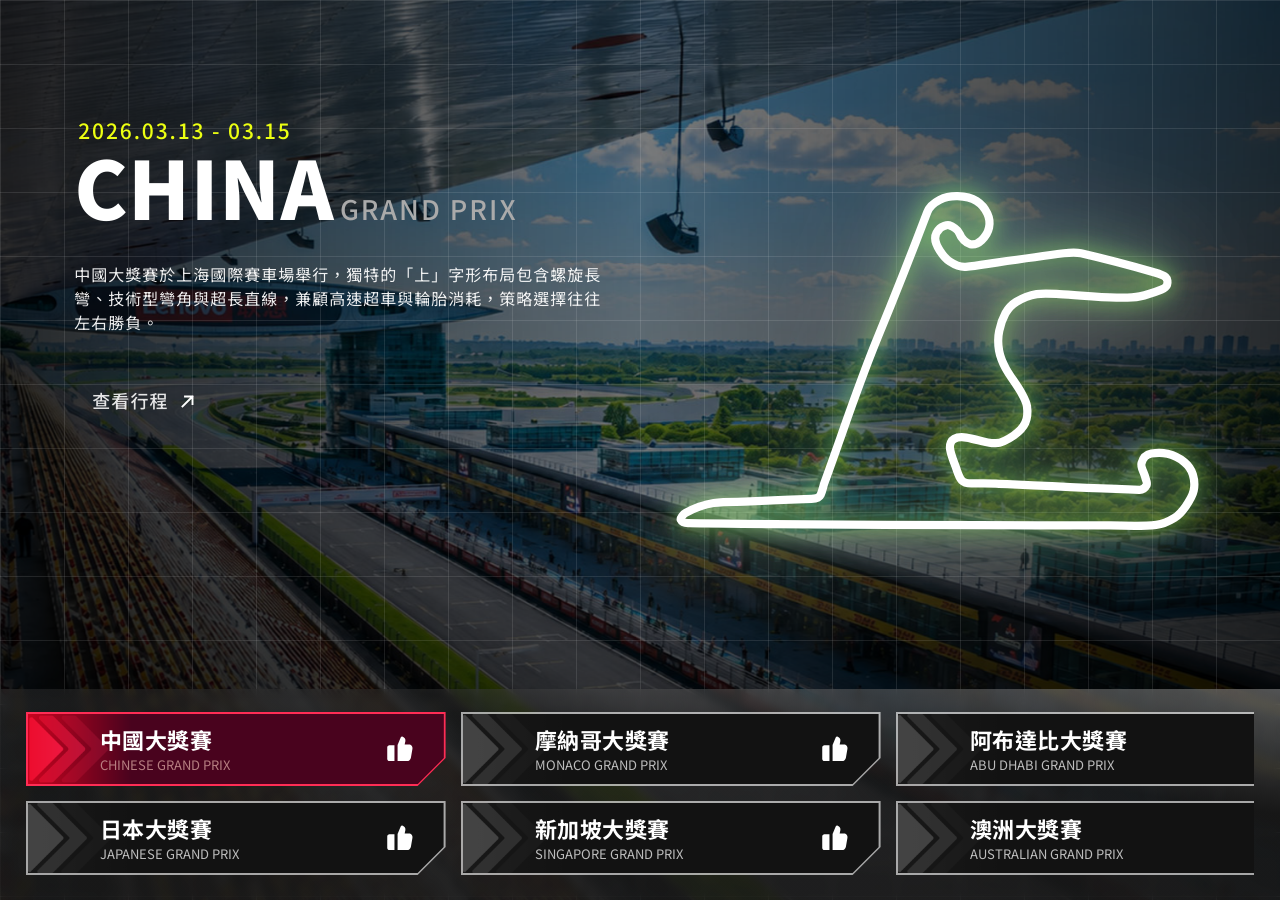
==== commit 4b95fffc: "Add files via upload" ====
--- a/index.html
+++ b/index.html
@@ -92,7 +92,7 @@
 
         <div class="race-hero__track" aria-hidden="true">
           <div class="race-hero__track-visual" data-track-visual>
-            <img class="race-hero__track-img" data-race-track src="assets/track-singapore.svg" alt="">
+            <img class="race-hero__track-img" data-race-track src="assets/ui/singapore-track.svg" alt="">
           </div>
         </div>
       </div>
--- a/css/race-hero.css
+++ b/css/race-hero.css
@@ -1,6 +1,6 @@
 .race-hero {
-  --hero-bg-desktop: url("../assets/singapore-hero-pc.svg");
-  --hero-bg-mobile: url("../assets/singapore-hero-mobile.svg");
+  --hero-bg-desktop: url("../assets/pic/singapore/singapore-hero-desktop.jpg");
+  --hero-bg-mobile: url("../assets/pic/singapore/singapore-hero-mobile.jpg");
   --track-tilt-x: 0deg;
   --track-tilt-y: 0deg;
   --hospitality-gold: #aa9139;
@@ -962,7 +962,7 @@
     aspect-ratio: 420 / 70;
     width: var(--hero-deco-center-width);
     height: auto;
-    background: url("../assets/deco_mob-top.svg") center top / 100% 100% no-repeat;
+    background: url("../assets/ui/mobile-top-decoration.svg") center top / 100% 100% no-repeat;
   }
 
   .race-hero__grid {
--- a/css/race-select.css
+++ b/css/race-select.css
@@ -99,7 +99,7 @@
   --surface-glow: rgba(255, 255, 255, 0);
   --mark-opacity: 0.42;
   --mark-bg: rgba(255, 255, 255, 0.05);
-  --mark-image: url("../assets/cardbg.png");
+  --mark-image: url("../assets/ui/race-card-bg.png");
 
   position: relative;
   min-width: 0;
@@ -243,7 +243,7 @@
   --surface-glow: #49031e;
   --mark-opacity: 0.9;
   --mark-bg: rgb(255 0 0 / 78%);
-  --mark-image: url("../assets/cardbg-act.png");
+  --mark-image: url("../assets/ui/race-card-bg-active.png");
 }
 
 .race-card.is-active .race-card__en,
